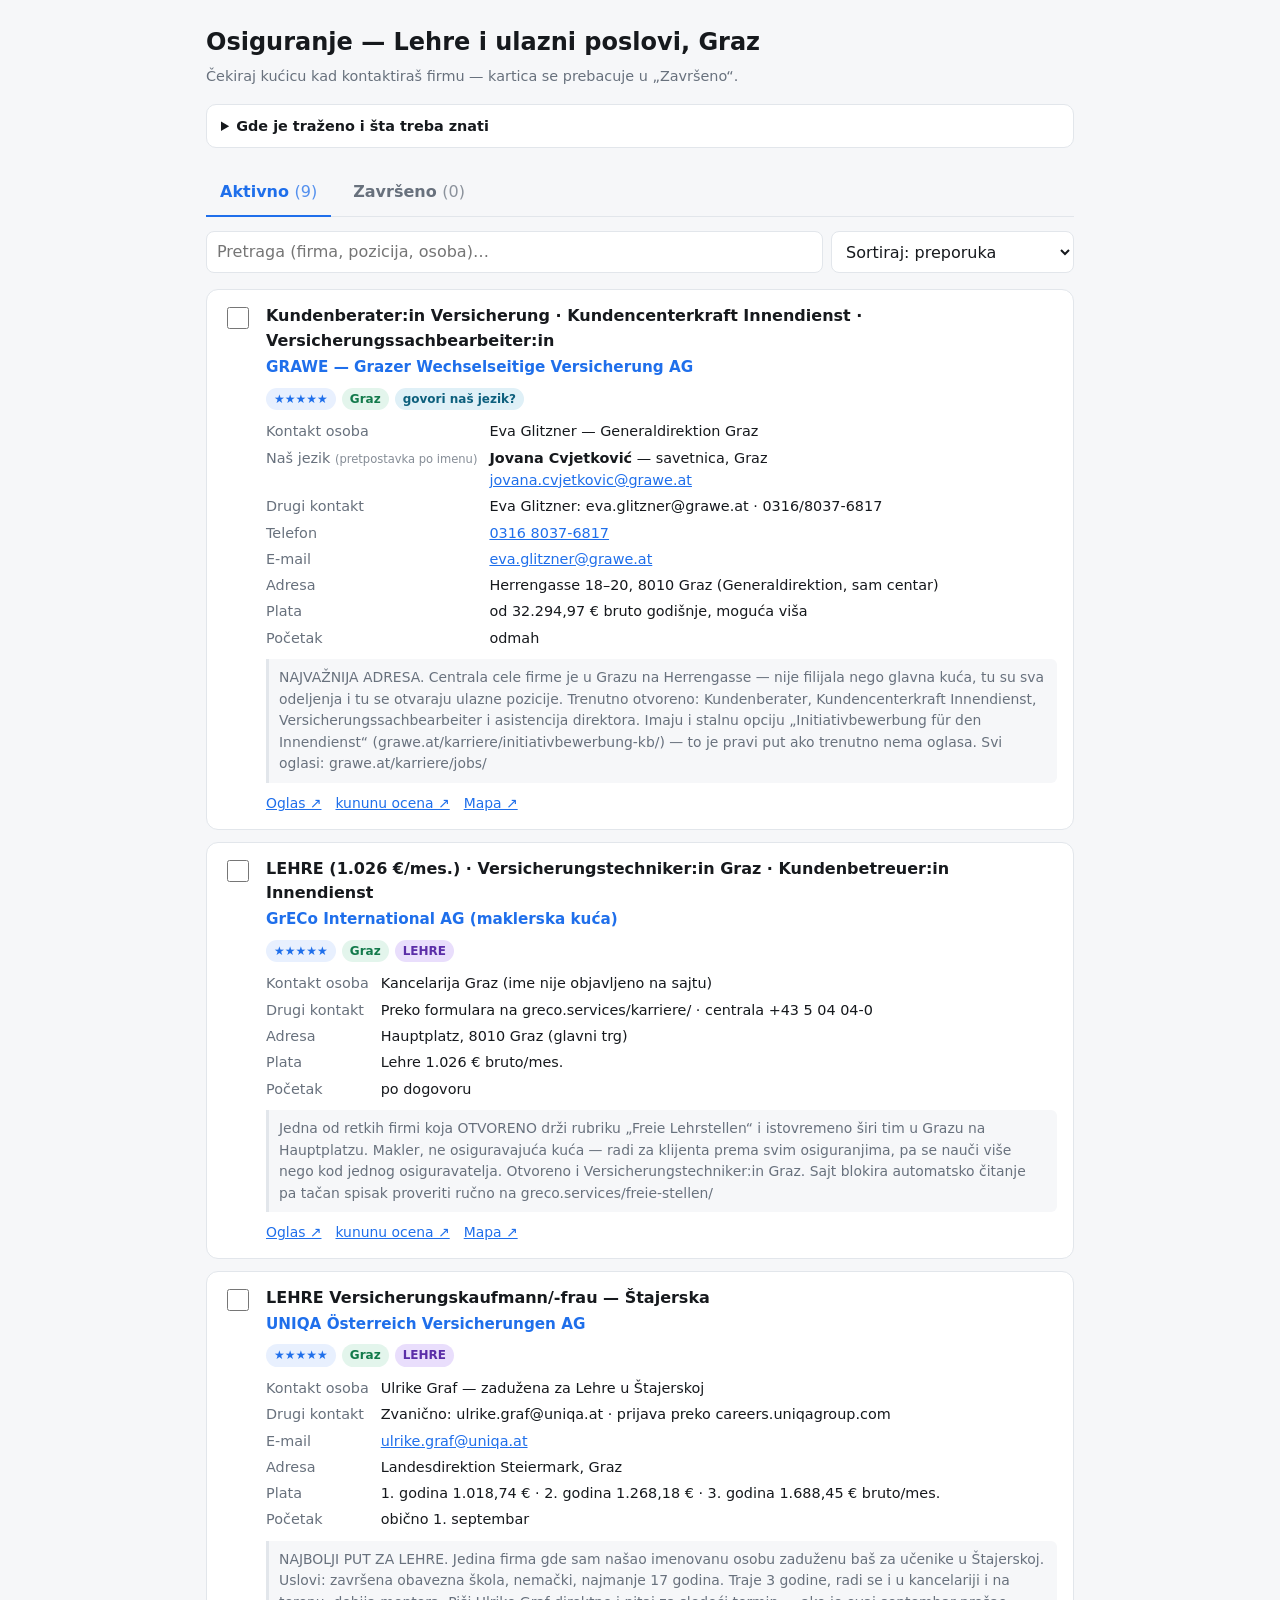
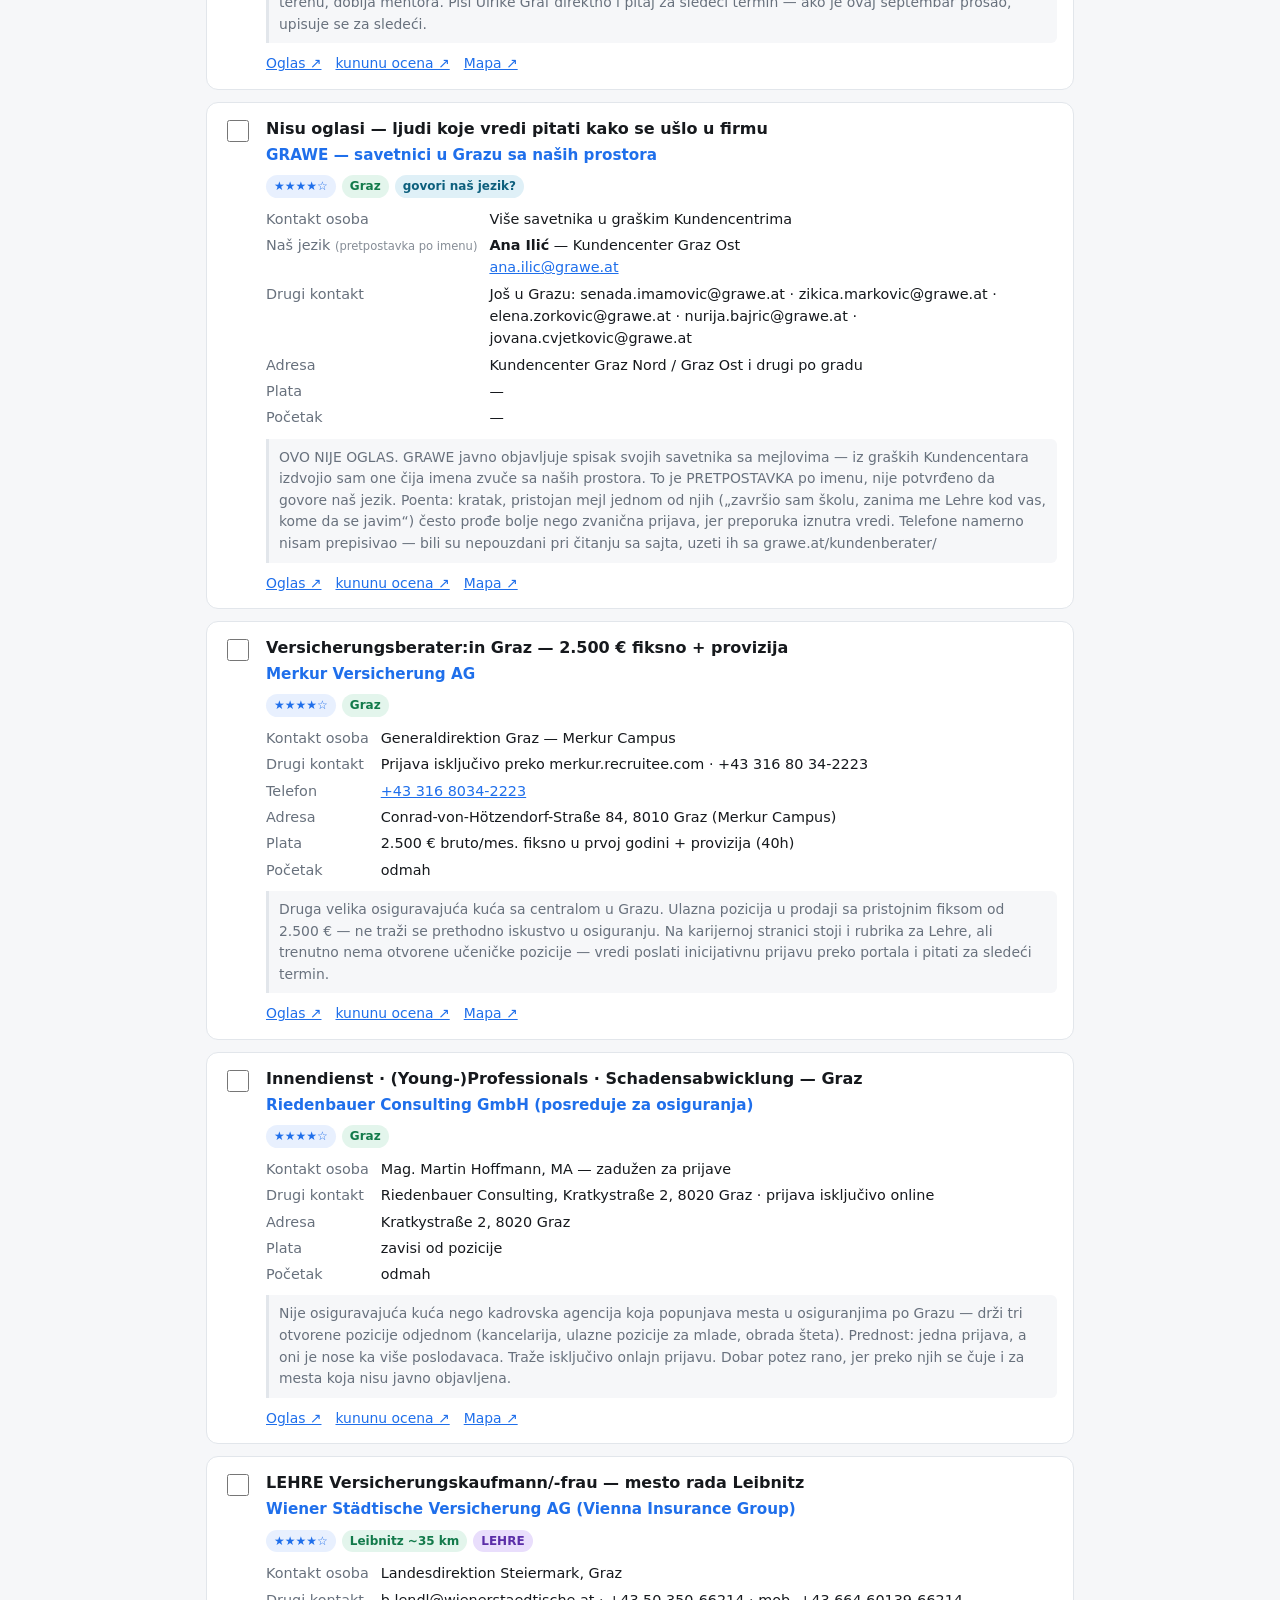
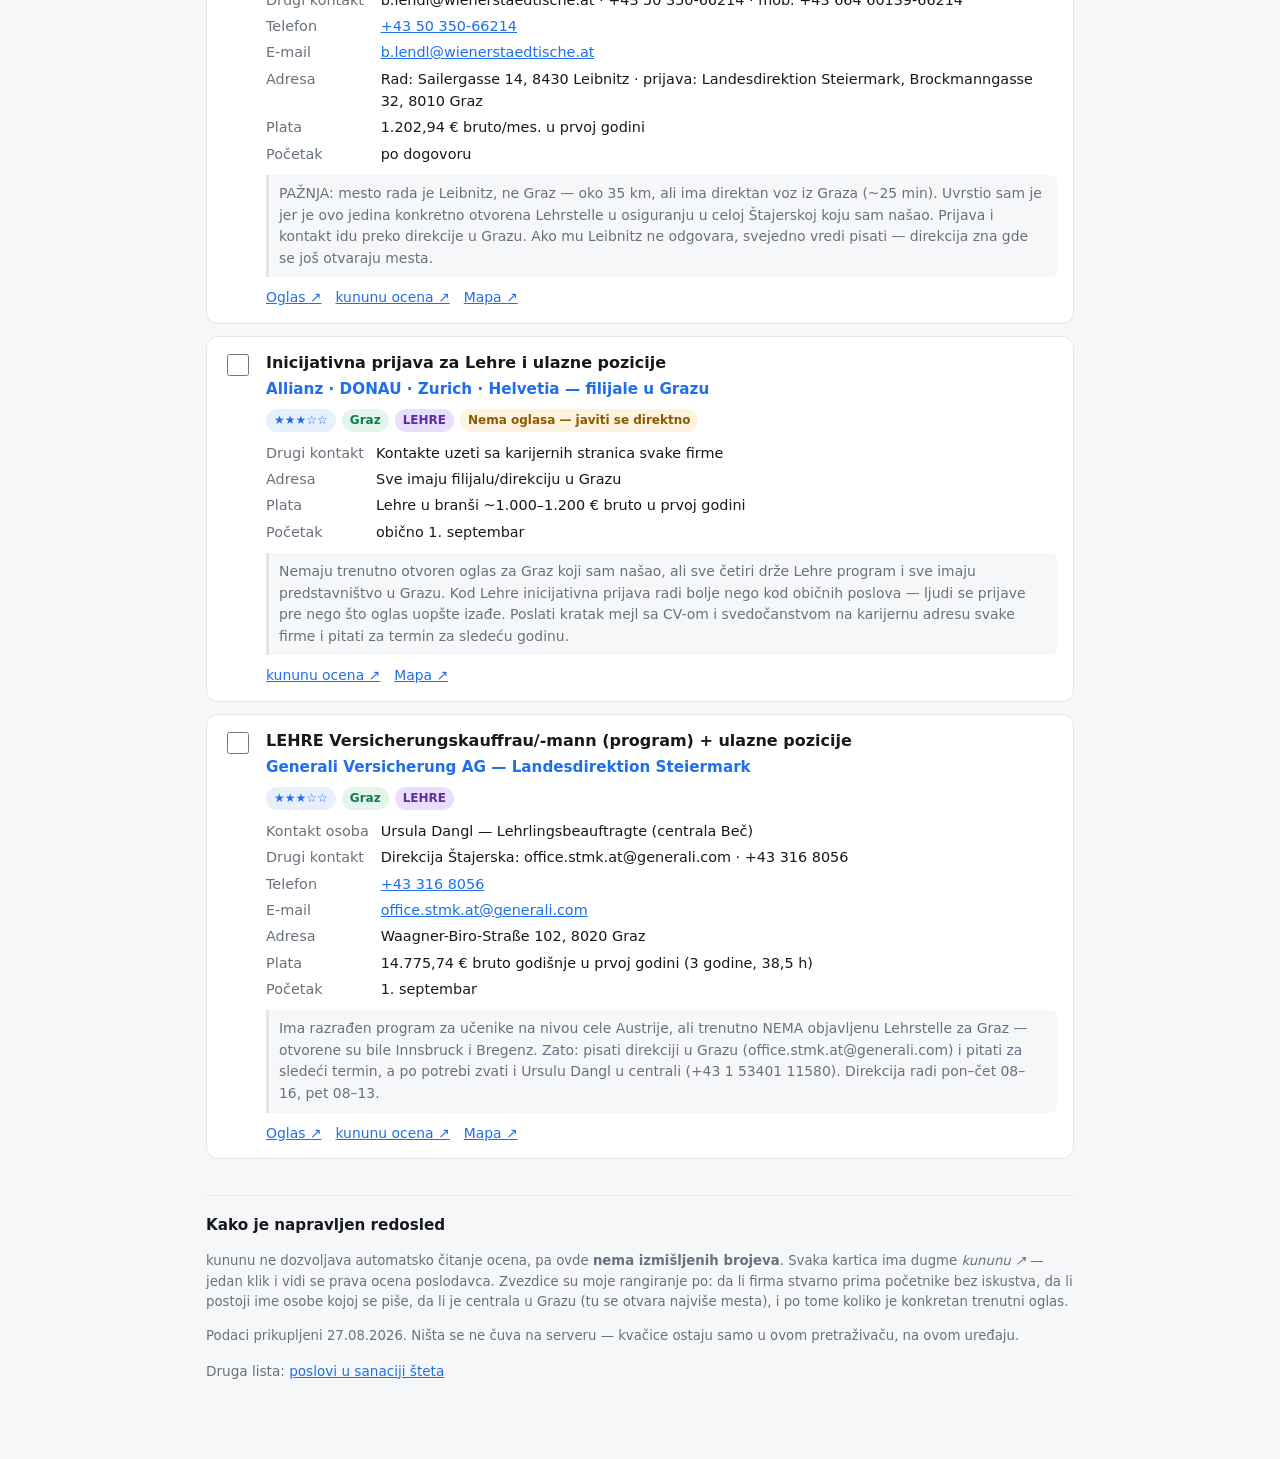
==== versicherung/index.html @ 8210f111 "Nova lista: osiguranje (Lehre i ulazni poslovi) + zajednicki stil.css/app.js + kontakti na nasem jez" ====
<!doctype html>
<html lang="sr">
<head>
<meta charset="utf-8">
<meta name="viewport" content="width=device-width, initial-scale=1">
<title>Osiguranje — Lehre i ulazni poslovi, Graz</title>
<link rel="stylesheet" href="../stil.css">
</head>
<body>
<div class="wrap">

<header>
  <h1>Osiguranje — Lehre i ulazni poslovi, Graz</h1>
  <p>Čekiraj kućicu kad kontaktiraš firmu — kartica se prebacuje u „Završeno“.</p>
</header>

<details class="izvori">
  <summary>Gde je traženo i šta treba znati</summary>
  <p><strong>Pretraženo:</strong>
    <a href="https://jobs.ams.at/" target="_blank" rel="noopener">AMS „alle jobs“</a>
    (Versicherung Graz, Lehre Versicherung Graz, Versicherungskaufmann Graz, Lehrling Versicherung Steiermark),
    <a href="https://www.willhaben.at/jobs/" target="_blank" rel="noopener">willhaben</a>,
    <a href="https://www.karriere.at/" target="_blank" rel="noopener">karriere.at</a>,
    jobs.at, steirerjobs.at, plus karijerne stranice firmi (grawe.at, merkur.at,
    uniqa.at, generali.at, greco.services, wienerstaedtische.at).</p>
  <p><strong>Rok — važno:</strong> Lehre u osiguranju kreće po pravilu <strong>1. septembra</strong>.
    Za septembar 2026. je praktično kasno, pa je realna meta <strong>septembar 2027</strong> —
    a firme primaju prijave mnogo ranije. Zato se javiti <em>sad</em>, i kad nema oglasa.</p>
  <p><strong>Oznaka „govori naš jezik?“</strong> znači da mi ime osobe zvuči sa naših prostora.
    To je pretpostavka po imenu i <strong>nije potvrđeno</strong> — svi kontakti rade na nemačkom.</p>
  <p><strong>Bez oglasa ≠ bez šanse.</strong> Kod Lehre inicijativna prijava
    (<em>Initiativbewerbung</em>) radi bolje nego kod običnih poslova — mesta se često popune
    pre nego što oglas izađe.</p>
</details>

<div class="tabs" role="tablist">
  <button role="tab" id="tab-aktivno" aria-selected="true">Aktivno <span class="count" id="c-aktivno"></span></button>
  <button role="tab" id="tab-zavrseno" aria-selected="false">Završeno <span class="count" id="c-zavrseno"></span></button>
</div>

<div class="toolbar">
  <input id="q" type="search" placeholder="Pretraga (firma, pozicija, osoba)…">
  <select id="sort">
    <option value="preporuka">Sortiraj: preporuka</option>
    <option value="lehre">Sortiraj: prvo Lehre</option>
    <option value="oglas">Sortiraj: prvo sa oglasom</option>
    <option value="firma">Sortiraj: naziv firme</option>
  </select>
  <button id="reset" hidden>Poništi moje kvačice</button>
</div>

<div id="lista"></div>

<footer>
  <h2>Kako je napravljen redosled</h2>
  <p>
    kununu ne dozvoljava automatsko čitanje ocena, pa ovde <strong>nema izmišljenih brojeva</strong>.
    Svaka kartica ima dugme <em>kununu ↗</em> — jedan klik i vidi se prava ocena poslodavca.
    Zvezdice su moje rangiranje po: da li firma stvarno prima početnike bez iskustva,
    da li postoji ime osobe kojoj se piše, da li je centrala u Grazu (tu se otvara najviše mesta),
    i po tome koliko je konkretan trenutni oglas.
  </p>
  <p>
    Podaci prikupljeni 27.08.2026. Ništa se ne čuva na serveru — kvačice ostaju samo u ovom
    pretraživaču, na ovom uređaju.
  </p>
</footer>

<p class="drugi">Druga lista: <a href="../">poslovi u sanaciji šteta</a></p>

</div>

<script src="podaci.js"></script>
<script src="../app.js"></script>
</body>
</html>
---- stil.css ----
:root{
    --bg:#f6f7f9; --card:#fff; --ink:#16191d; --muted:#68717d;
    --line:#e2e6eb; --accent:#1f6feb; --accent-soft:#e8f0fe;
    --ok:#137a4b; --ok-soft:#e3f5ec; --warn:#8a5a00; --warn-soft:#fdf3e0;
  }
  @media (prefers-color-scheme: dark){
    :root{
      --bg:#101317; --card:#191d23; --ink:#e8eaed; --muted:#9aa3af;
      --line:#2a3038; --accent:#5b9cff; --accent-soft:#1b2740;
      --ok:#4ecb8d; --ok-soft:#14291f; --warn:#e0b464; --warn-soft:#2a2114;
    }
  }
  *{box-sizing:border-box}
  body{margin:0;background:var(--bg);color:var(--ink);
    font:16px/1.55 system-ui,-apple-system,"Segoe UI",Roboto,Arial,sans-serif}
  .wrap{max-width:900px;margin:0 auto;padding:24px 16px 64px}
  header h1{font-size:1.5rem;margin:0 0 4px}
  header p{margin:0;color:var(--muted);font-size:.9rem}

  .izvori{margin-top:16px;border:1px solid var(--line);border-radius:10px;
    background:var(--card);padding:10px 14px;font-size:.85rem;color:var(--muted)}
  .izvori summary{cursor:pointer;font-weight:600;color:var(--ink);font-size:.9rem}
  .izvori p{margin:10px 0 0}
  .izvori strong{color:var(--ink)}
  .tabs{display:flex;gap:8px;margin:22px 0 14px;border-bottom:1px solid var(--line)}
  .tabs button{background:none;border:0;padding:10px 14px;font:inherit;font-weight:600;
    color:var(--muted);cursor:pointer;border-bottom:2px solid transparent;margin-bottom:-1px}
  .tabs button[aria-selected="true"]{color:var(--accent);border-bottom-color:var(--accent)}
  .tabs .count{font-weight:400;opacity:.75}

  .toolbar{display:flex;gap:8px;flex-wrap:wrap;margin-bottom:16px}
  .toolbar input,.toolbar select,.toolbar button{
    font:inherit;padding:8px 10px;border:1px solid var(--line);border-radius:8px;
    background:var(--card);color:var(--ink)}
  .toolbar input{flex:1;min-width:180px}
  .toolbar button{cursor:pointer}

  .card{background:var(--card);border:1px solid var(--line);border-radius:12px;
    padding:14px 16px;margin-bottom:12px;display:flex;gap:14px;align-items:flex-start}
  .card.done{opacity:.62}
  .card input[type=checkbox]{width:22px;height:22px;margin-top:3px;flex:none;cursor:pointer;accent-color:var(--accent)}
  .body{flex:1;min-width:0}
  .pos{font-weight:650;margin:0 0 2px}
  .firma{color:var(--accent);font-weight:600;font-size:.95rem;margin:0 0 8px}

  .badges{display:flex;gap:6px;flex-wrap:wrap;margin-bottom:10px}
  .badge{font-size:.75rem;padding:2px 8px;border-radius:999px;background:var(--accent-soft);color:var(--accent);font-weight:600}
  .badge.ok{background:var(--ok-soft);color:var(--ok)}
  .badge.warn{background:var(--warn-soft);color:var(--warn)}

  dl{display:grid;grid-template-columns:auto 1fr;gap:4px 12px;margin:0 0 10px;font-size:.9rem}
  dt{color:var(--muted);white-space:nowrap}
  dd{margin:0;min-width:0;overflow-wrap:anywhere}
  a{color:var(--accent)}
  .note{font-size:.87rem;color:var(--muted);background:var(--bg);
    border-left:3px solid var(--line);padding:8px 10px;border-radius:0 6px 6px 0;margin:0}
  .links{margin-top:10px;display:flex;gap:14px;flex-wrap:wrap;font-size:.87rem}

  .empty{text-align:center;color:var(--muted);padding:48px 16px}
  footer{margin-top:36px;padding-top:18px;border-top:1px solid var(--line);
    color:var(--muted);font-size:.83rem}
  footer h2{font-size:.95rem;color:var(--ink);margin:0 0 6px}
  @media (max-width:520px){ dl{grid-template-columns:1fr;gap:0 0} dt{margin-top:6px} }
  .badge.lehre{background:#e9defc;color:#5b2ea8}
  .badge.nas{background:#dff0f7;color:#0d5f7d}
  @media (prefers-color-scheme: dark){
    .badge.lehre{background:#2a2140;color:#c3a9f5}
    .badge.nas{background:#12303c;color:#7fc9e8}
  }
  .mini{font-weight:400;font-size:.8em;opacity:.8}
  dd strong{color:var(--ink)}
  .drugi{margin-top:14px;font-size:.85rem;color:var(--muted)}
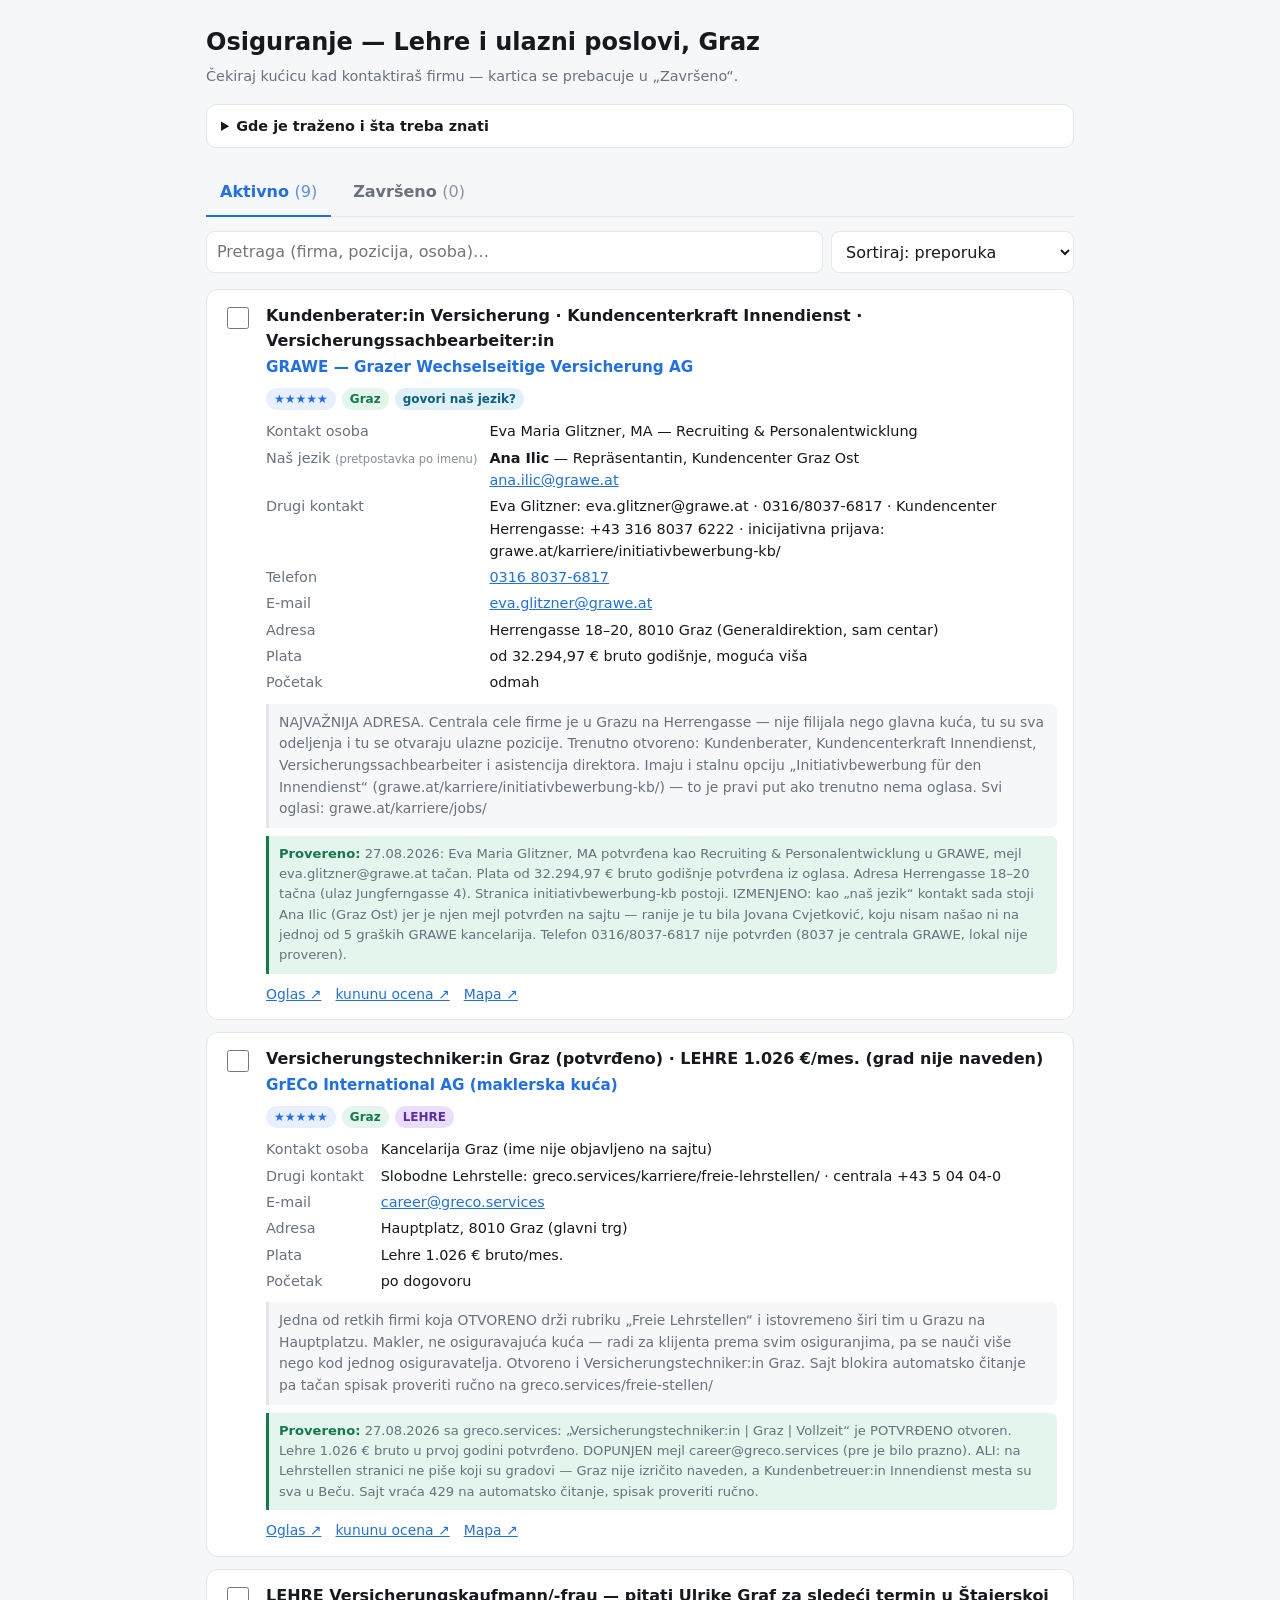
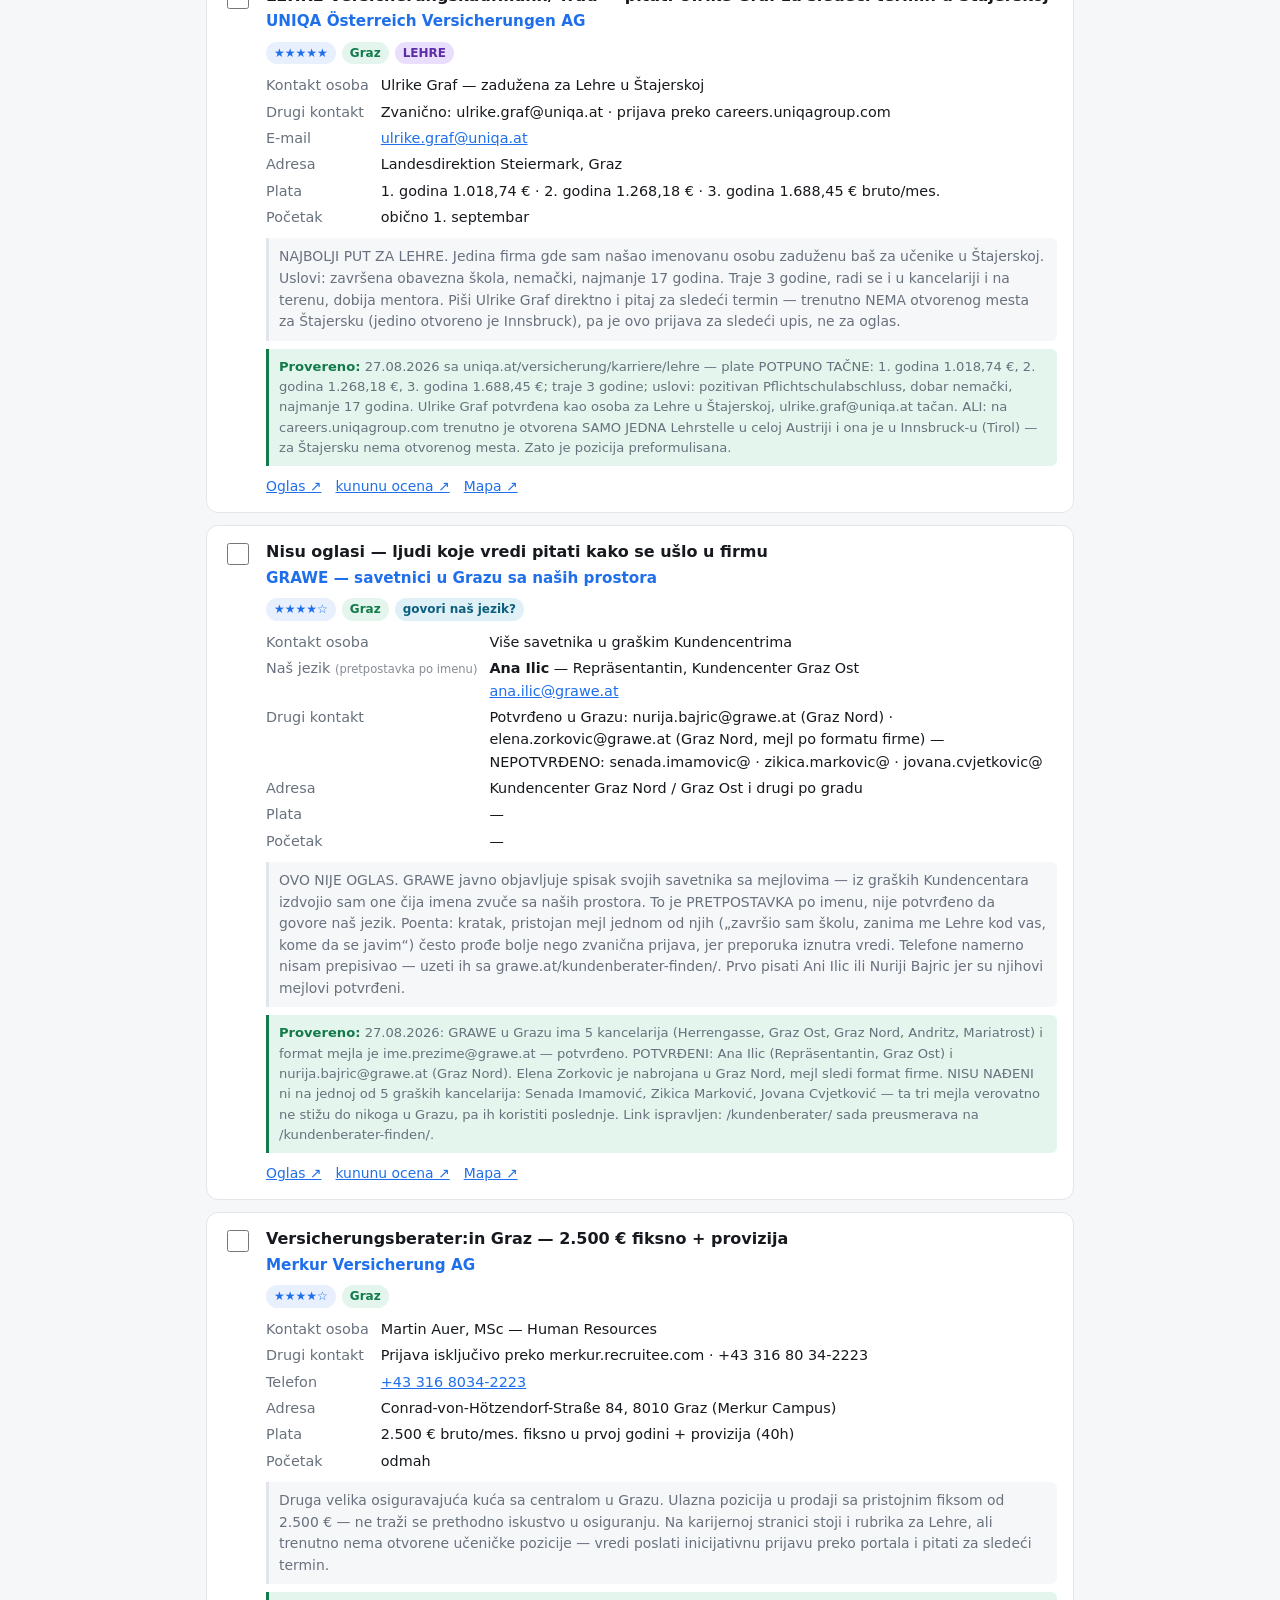
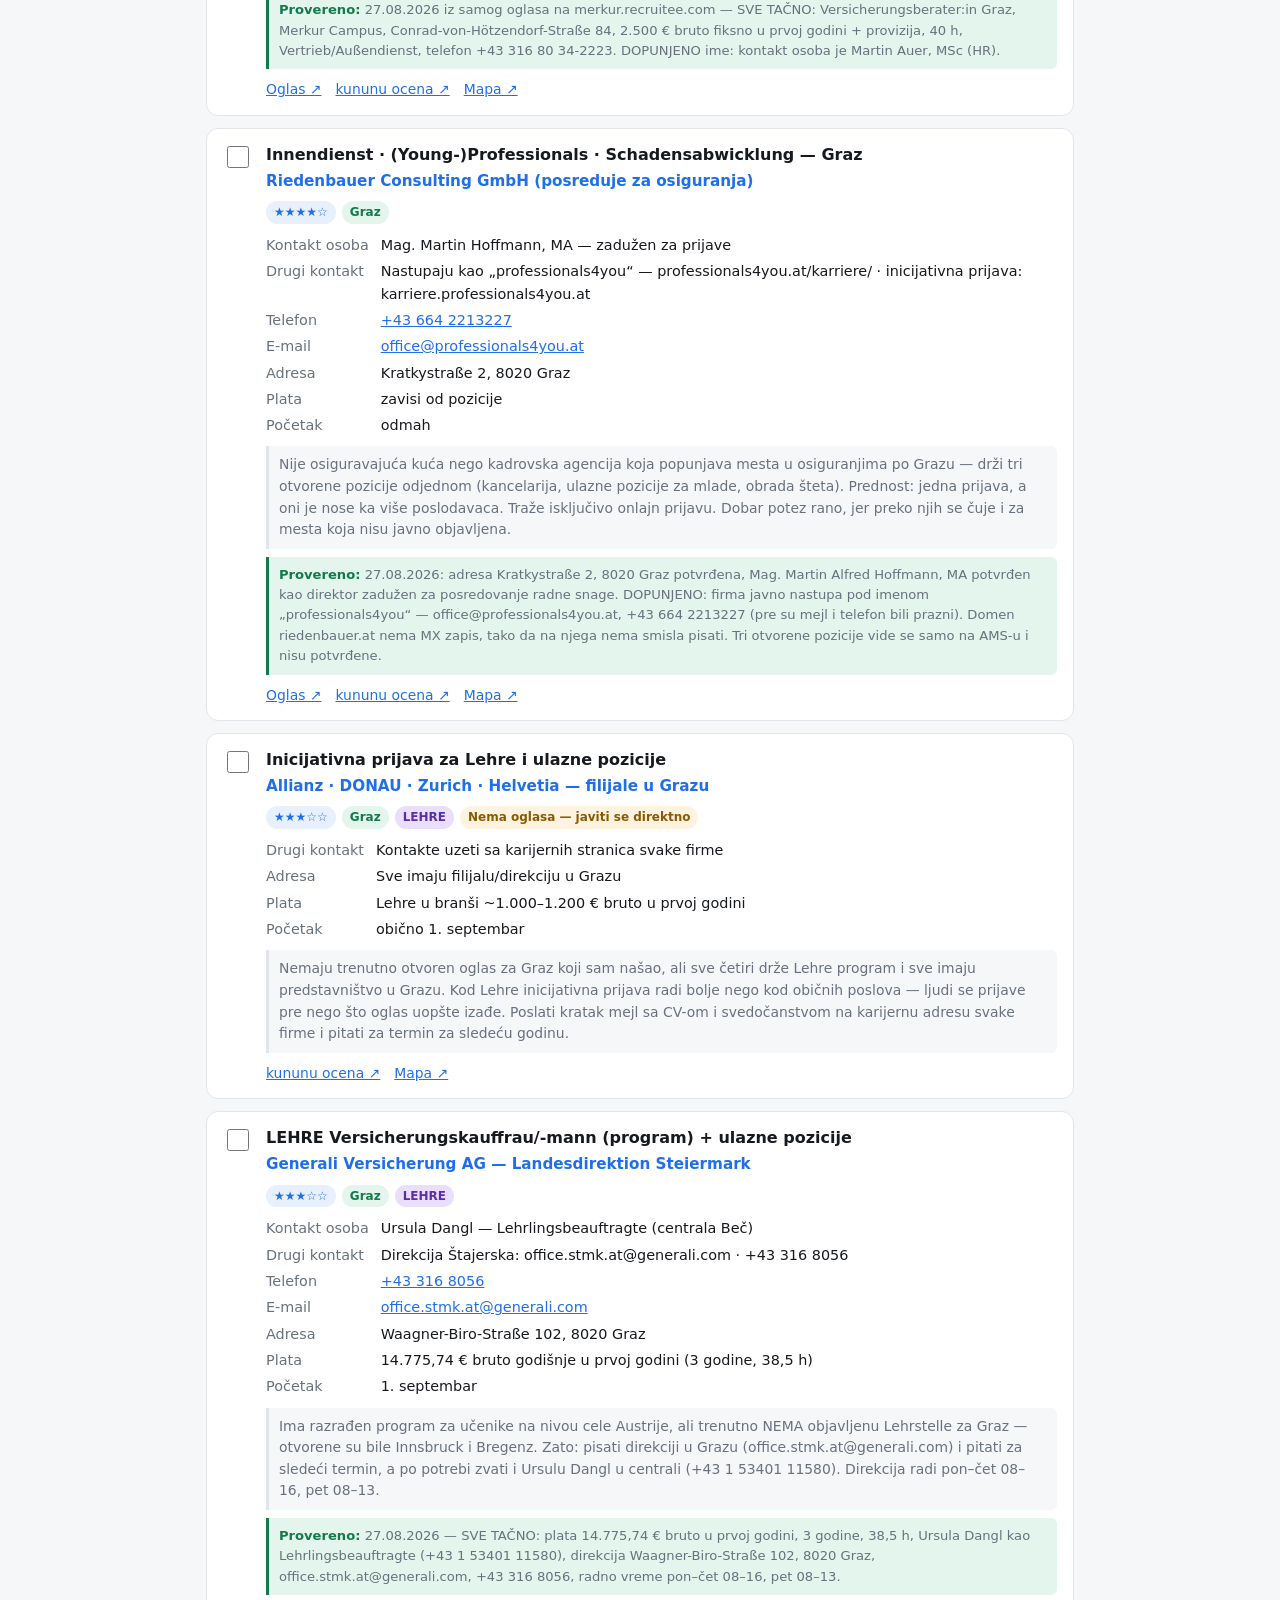
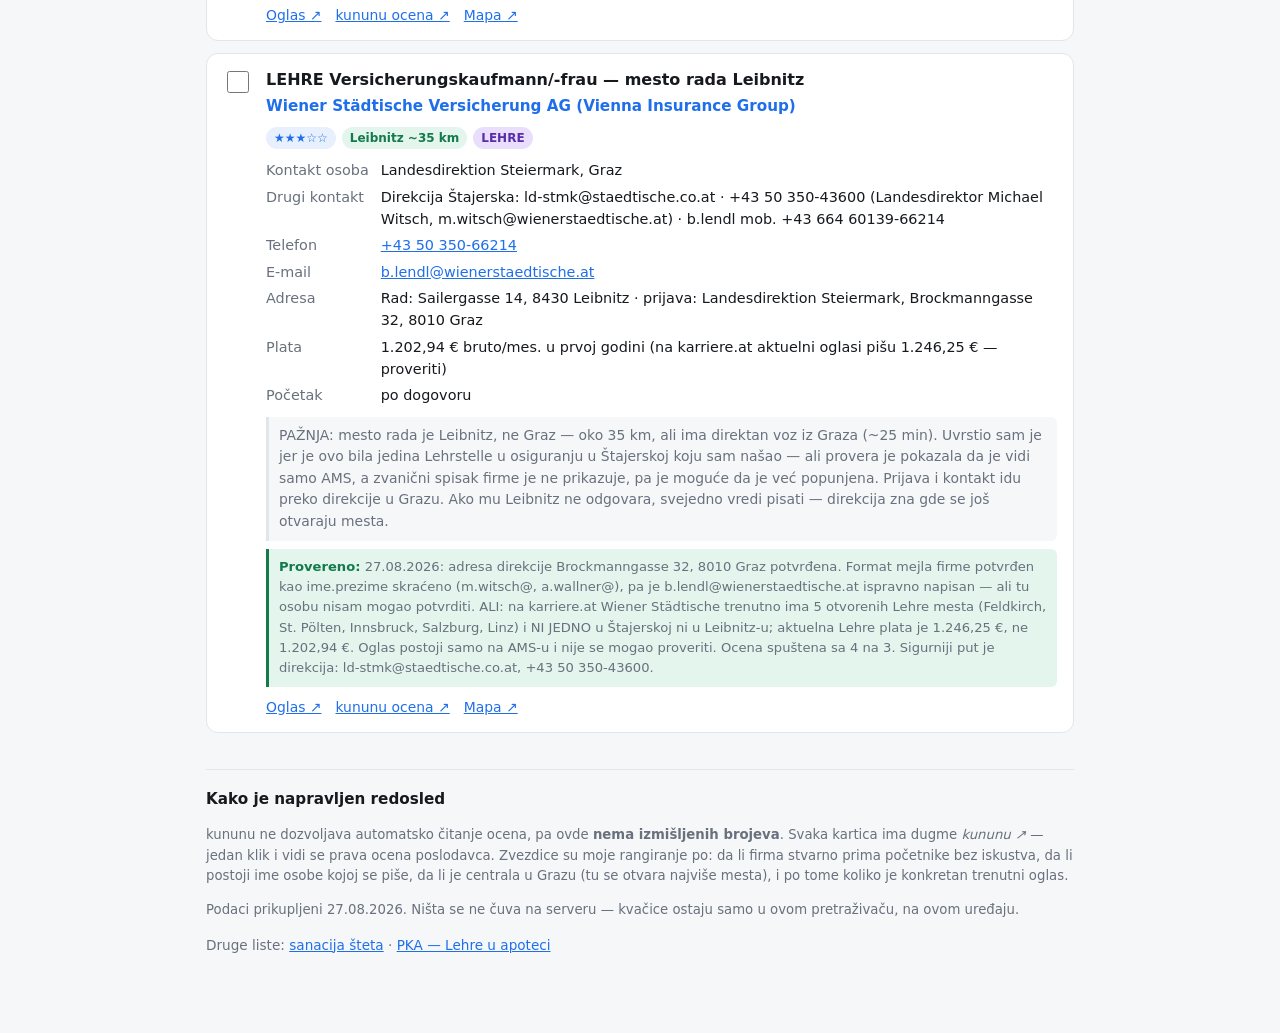
==== commit 91c81fb5: "Nova lista: PKA (Lehre u apoteci), Graz i okolina Trecha lista uz sanaciju i osiguranje. Okosnica je" ====
--- a/versicherung/index.html
+++ b/versicherung/index.html
@@ -66,7 +66,8 @@
   </p>
 </footer>
 
-<p class="drugi">Druga lista: <a href="../">poslovi u sanaciji šteta</a></p>
+<p class="drugi">Druge liste: <a href="../">sanacija šteta</a> ·
+  <a href="../pka/">PKA — Lehre u apoteci</a></p>
 
 </div>
 
--- a/stil.css
+++ b/stil.css
@@ -54,6 +54,9 @@
   a{color:var(--accent)}
   .note{font-size:.87rem;color:var(--muted);background:var(--bg);
     border-left:3px solid var(--line);padding:8px 10px;border-radius:0 6px 6px 0;margin:0}
+  .verif{font-size:.82rem;color:var(--muted);background:var(--ok-soft);
+    border-left:3px solid var(--ok);padding:8px 10px;border-radius:0 6px 6px 0;margin:8px 0 0}
+  .verif strong{color:var(--ok)}
   .links{margin-top:10px;display:flex;gap:14px;flex-wrap:wrap;font-size:.87rem}
 
   .empty{text-align:center;color:var(--muted);padding:48px 16px}
@@ -70,3 +73,19 @@
   .mini{font-weight:400;font-size:.8em;opacity:.8}
   dd strong{color:var(--ink)}
   .drugi{margin-top:14px;font-size:.85rem;color:var(--muted)}
+
+  /* Blok napomena na vrhu PKA liste */
+  .napomene{margin-top:18px;border:1px solid var(--line);border-left:4px solid var(--accent);
+    border-radius:0 10px 10px 0;background:var(--card);padding:14px 18px;font-size:.9rem}
+  .napomene h2{font-size:1rem;margin:0 0 10px}
+  .napomene h3{font-size:.9rem;margin:16px 0 4px;color:var(--accent)}
+  .napomene p{margin:6px 0}
+  .napomene ol,.napomene ul{margin:6px 0;padding-left:20px}
+  .napomene li{margin:4px 0}
+  .sanse{display:grid;grid-template-columns:repeat(auto-fit,minmax(150px,1fr));gap:10px;margin:12px 0}
+  .sansa{background:var(--bg);border:1px solid var(--line);border-radius:8px;padding:10px 12px}
+  .sansa b{display:block;font-size:1.35rem;line-height:1.2}
+  .sansa span{font-size:.78rem;color:var(--muted)}
+  .sansa.dobro b{color:var(--ok)} .sansa.lose b{color:var(--warn)}
+  .kljucno{background:var(--ok-soft);border-left:3px solid var(--ok);
+    padding:10px 12px;border-radius:0 6px 6px 0;margin:12px 0}
